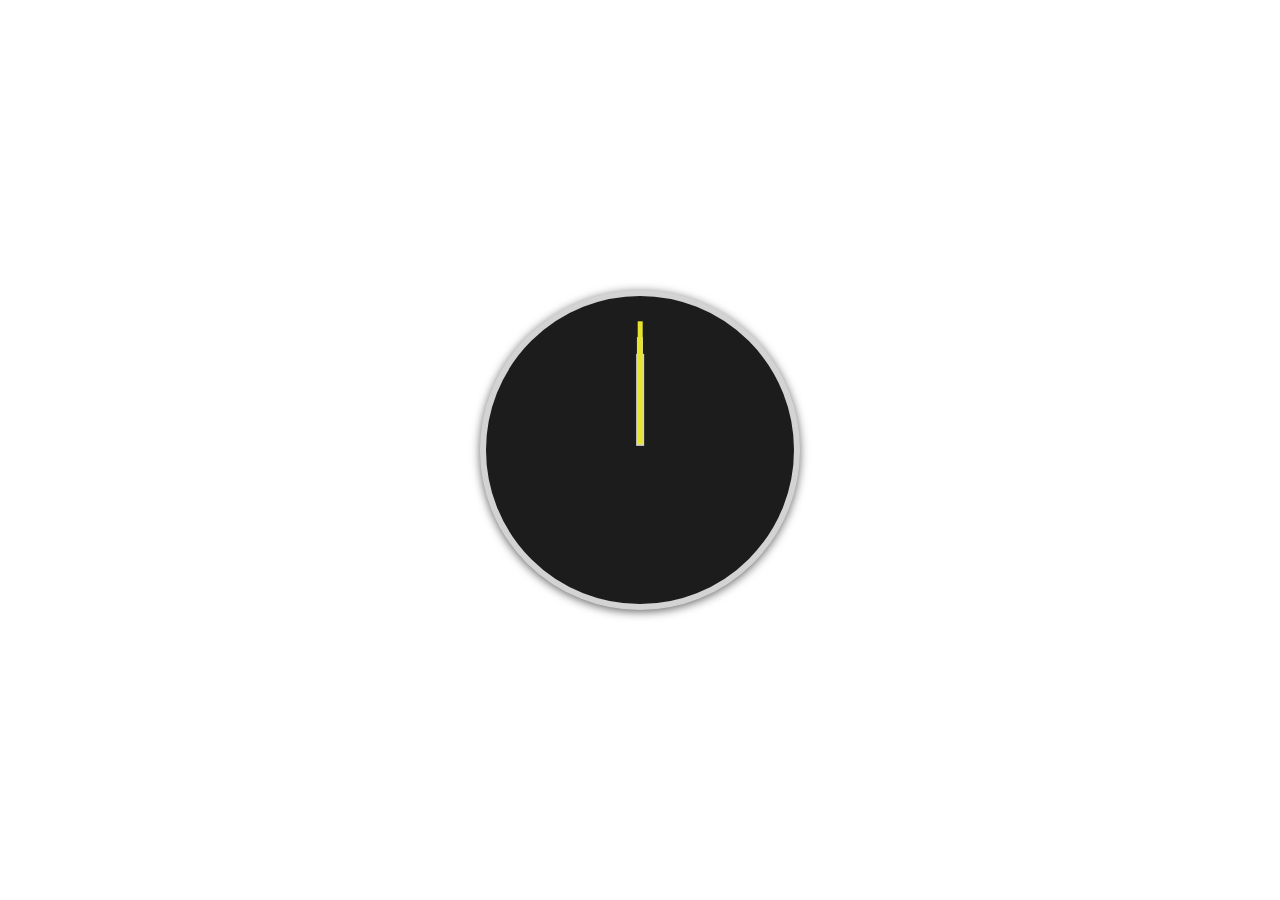
==== clock/index.html @ 19bd74a0 "feature: added clock project" ====
<!DOCTYPE html>
<html lang="en">
  <head>
    <meta charset="UTF-8" />
    <meta name="viewport" content="width=device-width, initial-scale=1.0" />
    <title>Js30 - Clock</title>

    <style>
      :root {
        --white: #fff;
        --black: #000;
        --frosted-black: #1c1c1c;
        --light-gray: #d3d3d3;
        --yellow: #e8e230;
      }

      * {
        box-sizing: border-box;
      }

      body {
        margin: 0;
        height: 100vh;
        display: flex;
        align-items: center;
        justify-content: center;
        background-color: var(--white);
      }

      .clock {
        position: relative;
        width: 25vw;
        height: 25vw;
        border: 0.5vw solid var(--light-gray);
        border-radius: 50%;
        background-color: var(--frosted-black);
        box-shadow: 0 2px 10px rgba(0, 0, 0, 0.6);
      }

      .clock__hand {
        display: inline-block;
        position: absolute;
        left: 50%;
        top: calc(50% - 8px);
        background-color: var(--black);
        transform-origin: 0;
        transform: rotate(-90deg);
      }

      .clock__hand--second {
        z-index: 2;
        width: 40%;
        height: 1.5%;
        background-color: var(--yellow);
      }

      .clock__hand--minute {
        z-index: 1;
        width: 35%;
        height: 2%;
        background-color: var(--light-gray);
      }

      .clock__hand--hour {
        width: 30%;
        height: 2.5%;
        background-color: var(--light-gray);
      }
    </style>
  </head>
  <body>
    <div class="clock">
      <div class="clock__hand clock__hand--second"></div>
      <div class="clock__hand clock__hand--minute"></div>
      <div class="clock__hand clock__hand--hour"></div>
    </div>

    <script>
      const secondHandElement = document.querySelector(".clock__hand--second");
      const minuteHandElement = document.querySelector(".clock__hand--minute");
      const hourHandElement = document.querySelector(".clock__hand--hour");

      function setTime() {
        const now = new Date();
        const seconds = now.getSeconds();
        const minutes = now.getMinutes();
        const hours = now.getHours();

        const secondInDegrees = (360 / 60) * seconds - 90;
        const minuteInDegrees = (360 / 60) * minutes - 90;
        const hourInDegrees = (360 / 12) * hours - 90;

        secondHandElement.style.transform = `rotate(${secondInDegrees}deg)`;
        minuteHandElement.style.transform = `rotate(${minuteInDegrees}deg)`;
        hourHandElement.style.transform = `rotate(${hourInDegrees}deg)`;
      }

      setInterval(() => setTime(), 1000);
    </script>
  </body>
</html>
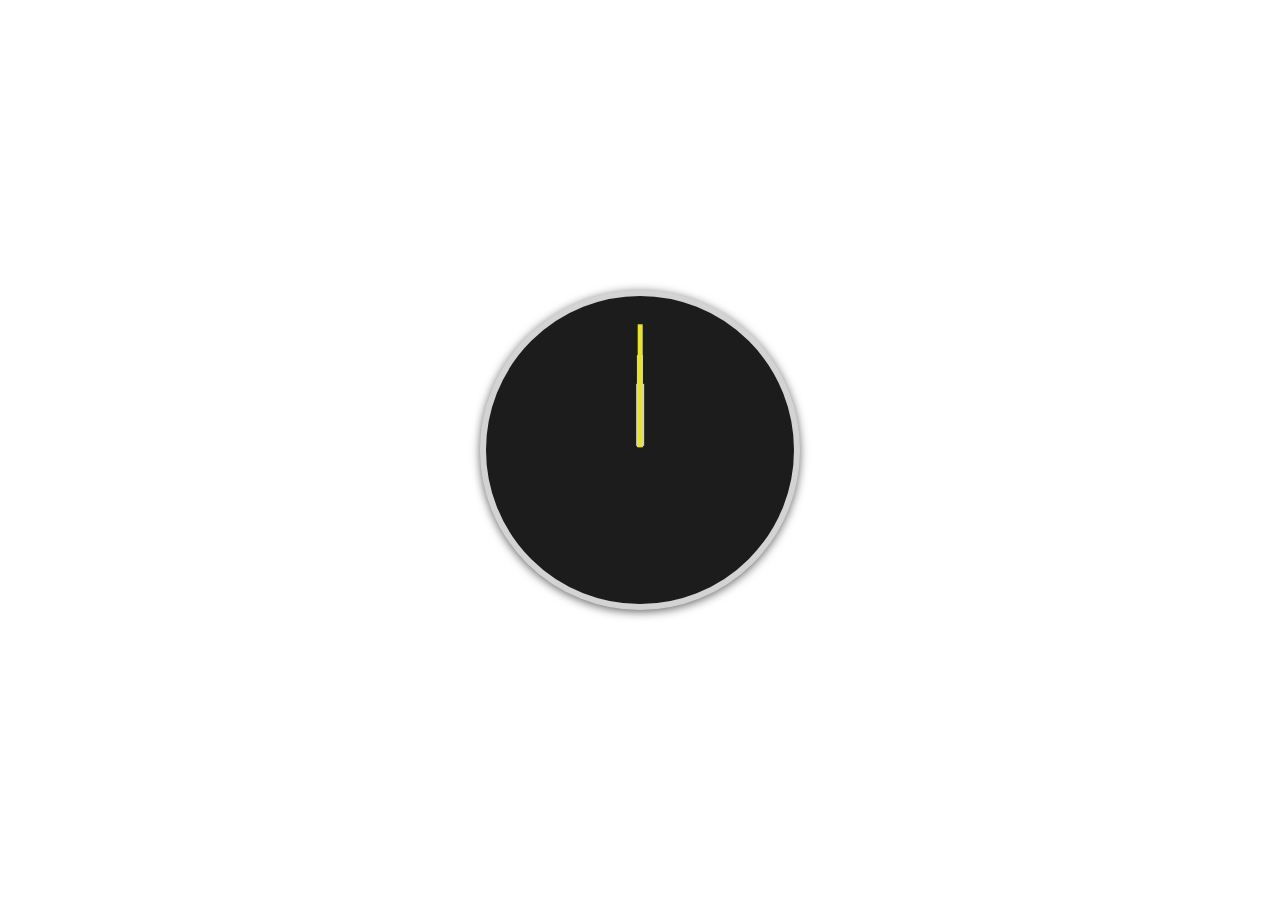
==== commit 5db14518: "refactor: updated way clock hands are centered" ====
--- a/clock/index.html
+++ b/clock/index.html
@@ -4,69 +4,7 @@
     <meta charset="UTF-8" />
     <meta name="viewport" content="width=device-width, initial-scale=1.0" />
     <title>Js30 - Clock</title>
-
-    <style>
-      :root {
-        --white: #fff;
-        --black: #000;
-        --frosted-black: #1c1c1c;
-        --light-gray: #d3d3d3;
-        --yellow: #e8e230;
-      }
-
-      * {
-        box-sizing: border-box;
-      }
-
-      body {
-        margin: 0;
-        height: 100vh;
-        display: flex;
-        align-items: center;
-        justify-content: center;
-        background-color: var(--white);
-      }
-
-      .clock {
-        position: relative;
-        width: 25vw;
-        height: 25vw;
-        border: 0.5vw solid var(--light-gray);
-        border-radius: 50%;
-        background-color: var(--frosted-black);
-        box-shadow: 0 2px 10px rgba(0, 0, 0, 0.6);
-      }
-
-      .clock__hand {
-        display: inline-block;
-        position: absolute;
-        left: 50%;
-        top: calc(50% - 8px);
-        background-color: var(--black);
-        transform-origin: 0;
-        transform: rotate(-90deg);
-      }
-
-      .clock__hand--second {
-        z-index: 2;
-        width: 40%;
-        height: 1.5%;
-        background-color: var(--yellow);
-      }
-
-      .clock__hand--minute {
-        z-index: 1;
-        width: 35%;
-        height: 2%;
-        background-color: var(--light-gray);
-      }
-
-      .clock__hand--hour {
-        width: 30%;
-        height: 2.5%;
-        background-color: var(--light-gray);
-      }
-    </style>
+    <link rel="stylesheet" href="src/styles.css" />
   </head>
   <body>
     <div class="clock">
@@ -75,27 +13,6 @@
       <div class="clock__hand clock__hand--hour"></div>
     </div>
 
-    <script>
-      const secondHandElement = document.querySelector(".clock__hand--second");
-      const minuteHandElement = document.querySelector(".clock__hand--minute");
-      const hourHandElement = document.querySelector(".clock__hand--hour");
-
-      function setTime() {
-        const now = new Date();
-        const seconds = now.getSeconds();
-        const minutes = now.getMinutes();
-        const hours = now.getHours();
-
-        const secondInDegrees = (360 / 60) * seconds - 90;
-        const minuteInDegrees = (360 / 60) * minutes - 90;
-        const hourInDegrees = (360 / 12) * hours - 90;
-
-        secondHandElement.style.transform = `rotate(${secondInDegrees}deg)`;
-        minuteHandElement.style.transform = `rotate(${minuteInDegrees}deg)`;
-        hourHandElement.style.transform = `rotate(${hourInDegrees}deg)`;
-      }
-
-      setInterval(() => setTime(), 1000);
-    </script>
+    <script src="src/index.js"></script>
   </body>
 </html>
--- a/clock/src/styles.css
+++ b/clock/src/styles.css
@@ -0,0 +1,61 @@
+:root {
+  --white: #fff;
+  --black: #000;
+  --frosted-black: #1c1c1c;
+  --light-gray: #d3d3d3;
+  --yellow: #e8e230;
+}
+
+* {
+  box-sizing: border-box;
+}
+
+body {
+  margin: 0;
+  height: 100vh;
+  display: flex;
+  align-items: center;
+  justify-content: center;
+  background-color: var(--white);
+}
+
+.clock {
+  position: relative;
+  width: 25vw;
+  height: 25vw;
+  border: 0.5vw solid var(--light-gray);
+  border-radius: 50%;
+  background-color: var(--frosted-black);
+  box-shadow: 0 2px 10px rgba(0, 0, 0, 0.6);
+}
+
+.clock__hand {
+  display: inline-block;
+  position: absolute;
+  left: 50%;
+  transform-origin: 0;
+  transform: rotate(-90deg);
+}
+
+.clock__hand--second {
+  top: calc(50% - 1.5%);
+  z-index: 2;
+  width: 40%;
+  height: 1.5%;
+  background-color: var(--yellow);
+}
+
+.clock__hand--minute {
+  top: calc(50% - 2%);
+  z-index: 1;
+  width: 30%;
+  height: 2%;
+  background-color: var(--light-gray);
+}
+
+.clock__hand--hour {
+  top: calc(50% - 2.5%);
+  width: 20%;
+  height: 2.5%;
+  background-color: var(--light-gray);
+}
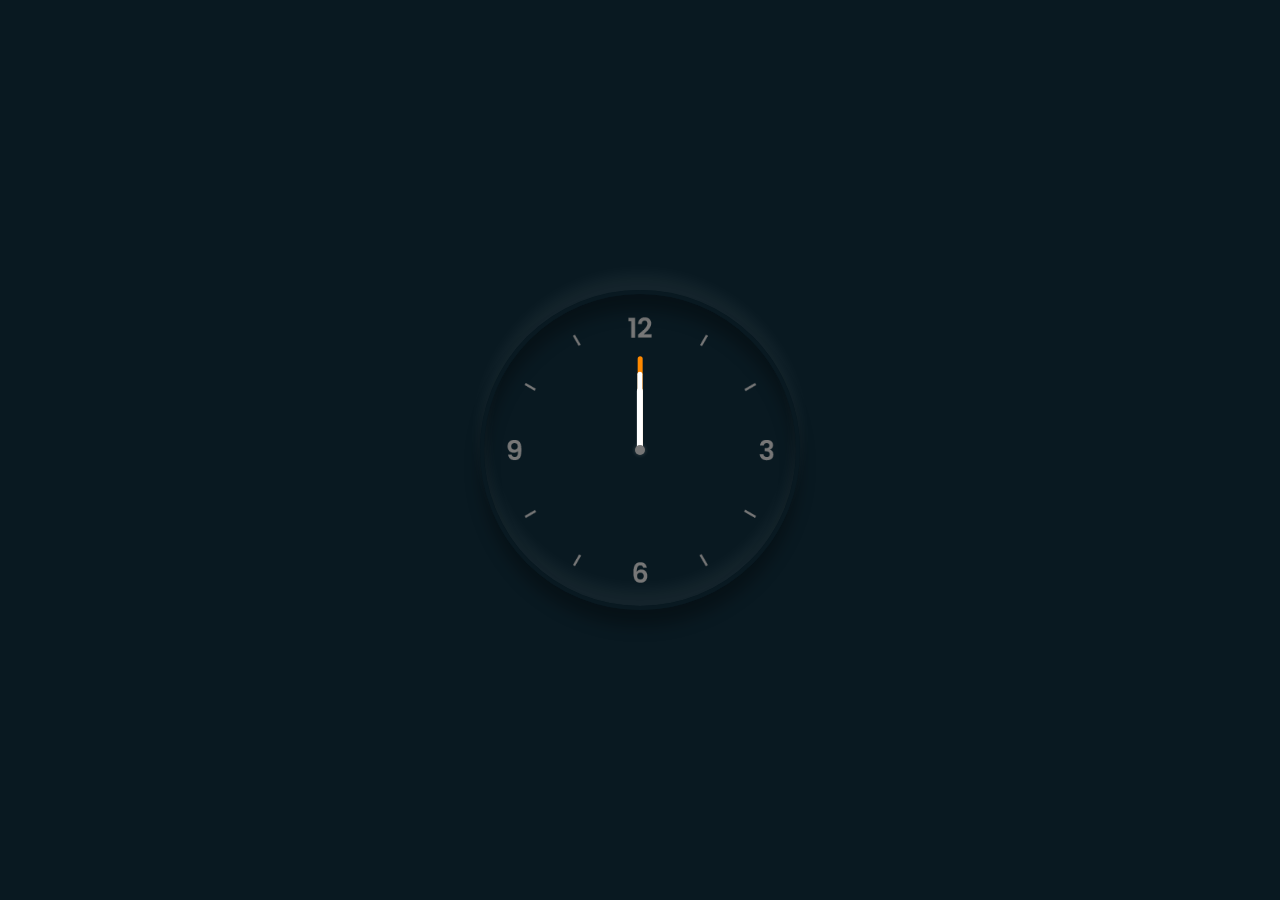
==== commit caac4a29: "chore: update files structure" ====
--- a/clock/index.html
+++ b/clock/index.html
@@ -4,7 +4,7 @@
     <meta charset="UTF-8" />
     <meta name="viewport" content="width=device-width, initial-scale=1.0" />
     <title>Js30 - Clock</title>
-    <link rel="stylesheet" href="src/styles.css" />
+    <link rel="stylesheet" href="styles/index.css" />
   </head>
   <body>
     <div class="clock">
--- a/clock/styles/index.css
+++ b/clock/styles/index.css
@@ -0,0 +1,102 @@
+:root {
+  --white: #fff;
+  --black: #000;
+  --primary: #091921;
+  --secondary: #FF8900;
+  --dark-gray: #767676;
+}
+
+* {
+  box-sizing: border-box;
+}
+
+body {
+  margin: 0;
+  height: 100vh;
+  display: flex;
+  align-items: center;
+  justify-content: center;
+  background-color: var(--primary);
+}
+
+.clock {
+  position: relative;
+  display: flex;
+  align-items: center;
+  justify-content: center;
+  width: 25vw;
+  height: 25vw;
+  border: 4px solid var(--primary);
+  border-radius: 50%;
+  box-shadow: 0px -16px 16px rgba(255, 255, 255, 0.05),
+              inset 0px -16px 16px rgba(255, 255, 255, 0.05),
+              0 16px 16px rgba(0, 0, 0, 0.3),
+              inset 0px 16px 16px rgba(0, 0, 0, 0.3);
+  background-image: url("../img/clock.png");
+  background-size: cover;
+}
+
+.clock::before {
+  content: '';
+  position: absolute;
+  z-index: 9;
+  height: 3.5%;
+  width: 3.5%;
+  background-color: var(--dark-gray);
+  border-radius: 50%;
+  box-shadow: 0 0 4px rgba(255, 255, 255, 0.2);
+}
+
+.clock__hand {
+  display: inline-block;
+  position: absolute;
+  left: 50%;
+  transform-origin: 0;
+  transform: rotate(-90deg);
+  border-radius: 0 6px 6px 0;
+}
+
+.clock__hand--second {
+  z-index: 1;
+  width: 30%;
+  height: 1.5%;
+  background-color: var(--secondary);
+}
+
+.clock__hand--minute {
+  z-index: 2;
+  width: 25%;
+  height: 1.7%;
+  background-color: var(--white);
+}
+
+.clock__hand--hour {
+  z-index: 3;
+  width: 20%;
+  height: 2%;
+  background-color: var(--white);
+}
+
+/* Extra small devices (phones, 600px and down) */
+@media only screen and (max-width: 600px) {
+  .clock {
+    width: 60vw;
+    height: 60vw;
+  }
+}
+
+/* Small devices (portrait tablets and large phones, 600px and up) */
+@media only screen and (min-width: 600px) {
+  .clock {
+    width: 50vw;
+    height: 50vw;
+  }
+}
+
+/* Medium devices (landscape tablets, 768px and up) */
+@media only screen and (min-width: 768px) {
+  .clock {
+    width: 25vw;
+    height: 25vw;
+  }
+}
